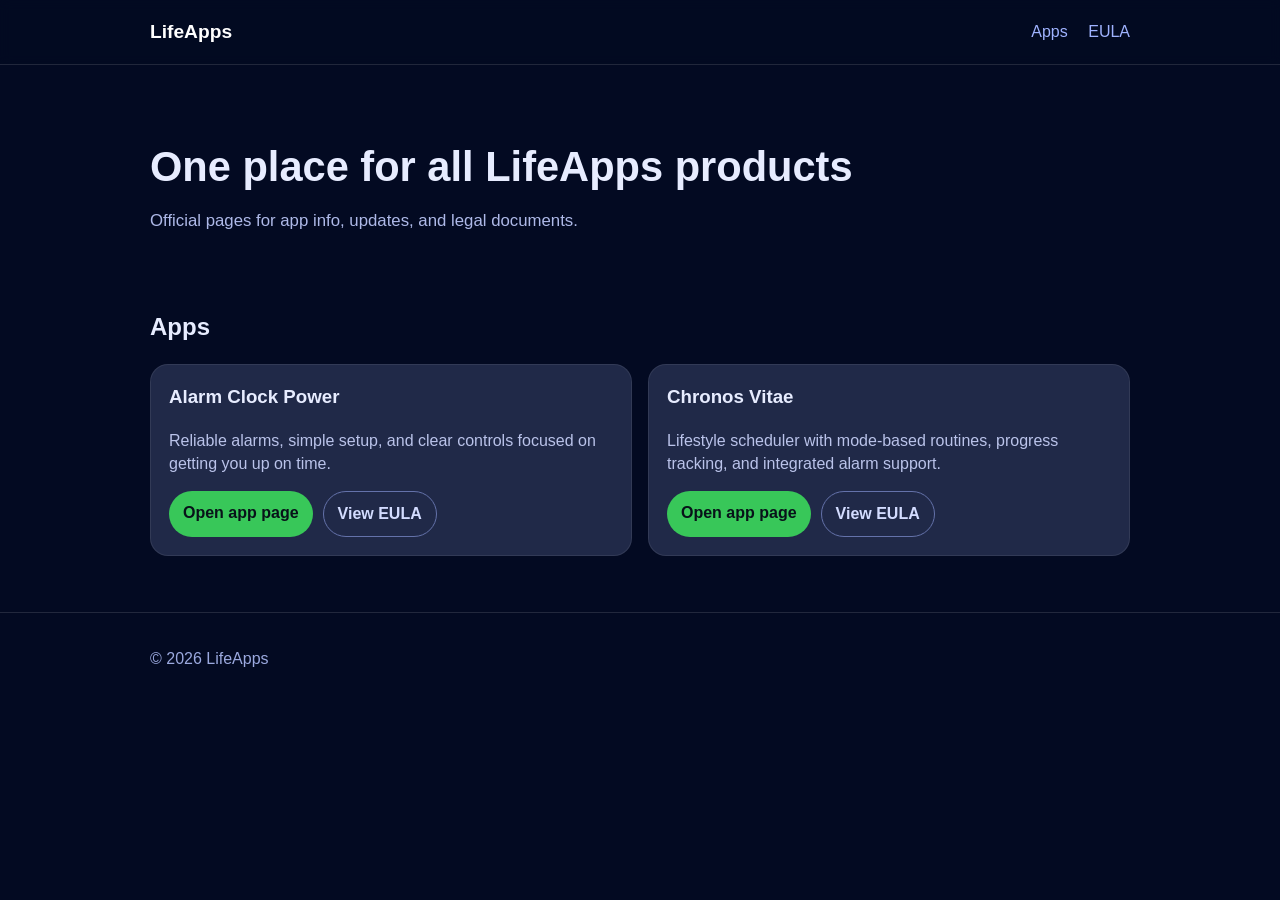
==== index.html @ 9ad75308 "email" ====
<!doctype html>
<html lang="en">
<head>
  <meta charset="utf-8" />
  <meta name="viewport" content="width=device-width, initial-scale=1" />
  <title>LifeApps</title>
  <meta name="description" content="LifeApps - simple useful mobile apps. Explore app pages, policies, and EULA details." />
  <link rel="stylesheet" href="./styles.css" />
</head>
<body>
  <header class="site-header">
    <div class="container header-inner">
      <a href="./index.html" class="brand">LifeApps</a>
      <nav class="nav">
        <a href="#apps">Apps</a>
        <a href="./apps/alarm-clock-power/eula/">EULA</a>
      </nav>
    </div>
  </header>

  <main>
    <section class="hero">
      <div class="container">
        <h1>One place for all LifeApps products</h1>
        <p>Official pages for app info, updates, and legal documents.</p>
      </div>
    </section>

    <section id="apps" class="section">
      <div class="container">
        <h2>Apps</h2>
        <div class="cards">
          <article class="card">
            <h3>Alarm Clock Power</h3>
            <p>Reliable alarms, simple setup, and clear controls focused on getting you up on time.</p>
            <div class="card-actions">
              <a class="btn" href="./apps/alarm-clock-power/">Open app page</a>
              <a class="btn btn-secondary" href="./apps/alarm-clock-power/eula/">View EULA</a>
            </div>
          </article>
          <article class="card">
            <h3>Chronos Vitae</h3>
            <p>Lifestyle scheduler with mode-based routines, progress tracking, and integrated alarm support.</p>
            <div class="card-actions">
              <a class="btn" href="./apps/chronos-vitae/">Open app page</a>
              <a class="btn btn-secondary" href="./apps/chronos-vitae/eula/">View EULA</a>
            </div>
          </article>
        </div>
      </div>
    </section>
  </main>

  <footer class="site-footer">
    <div class="container">
      <p>&copy; <span id="year"></span> LifeApps</p>
    </div>
  </footer>

  <script>
    document.getElementById("year").textContent = new Date().getFullYear();
  </script>
</body>
</html>
---- styles.css ----
* { box-sizing: border-box; }
html, body { margin: 0; padding: 0; }
body {
  font-family: Arial, sans-serif;
  color: #e7ecff;
  background: #030a22;
  line-height: 1.45;
}

.container {
  width: min(980px, 92%);
  margin: 0 auto;
}

.site-header {
  border-bottom: 1px solid rgba(255,255,255,0.12);
  position: sticky;
  top: 0;
  backdrop-filter: blur(6px);
  background: rgba(3,10,34,0.9);
}

.header-inner {
  display: flex;
  align-items: center;
  justify-content: space-between;
  min-height: 64px;
}

.brand {
  color: #fff;
  text-decoration: none;
  font-weight: 700;
  font-size: 1.2rem;
}

.nav a {
  color: #9fb3ff;
  text-decoration: none;
  margin-left: 1rem;
}

.nav a:hover { color: #fff; }

.hero {
  padding: 72px 0 32px;
}

.hero h1 {
  margin: 0 0 12px;
  font-size: clamp(1.8rem, 4vw, 2.6rem);
}

.hero p {
  margin: 0;
  color: #aeb9e8;
  font-size: 1.05rem;
}

.section {
  padding: 24px 0 56px;
}

.cards {
  display: grid;
  grid-template-columns: repeat(auto-fit, minmax(260px, 1fr));
  gap: 16px;
}

.card {
  background: #202948;
  border: 1px solid rgba(255,255,255,0.08);
  border-radius: 18px;
  padding: 18px;
}

.card h3 { margin-top: 0; }
.card p { color: #bac3ea; }

.card-actions {
  display: flex;
  gap: 10px;
  flex-wrap: wrap;
}

.btn {
  display: inline-block;
  text-decoration: none;
  background: #38c759;
  color: #081219;
  padding: 10px 14px;
  border-radius: 999px;
  font-weight: 700;
}

.btn-secondary {
  background: transparent;
  border: 1px solid #6472aa;
  color: #d3dcff;
}

.site-footer {
  border-top: 1px solid rgba(255,255,255,0.12);
  padding: 18px 0;
  color: #9ba9df;
}

.content-page {
  padding: 28px 0 56px;
}

.content-box {
  background: #111a36;
  border: 1px solid rgba(255,255,255,0.08);
  border-radius: 16px;
  padding: 20px;
}

.content-box p, .content-box li { color: #d2daf9; }
.muted { color: #9aa9dc; }
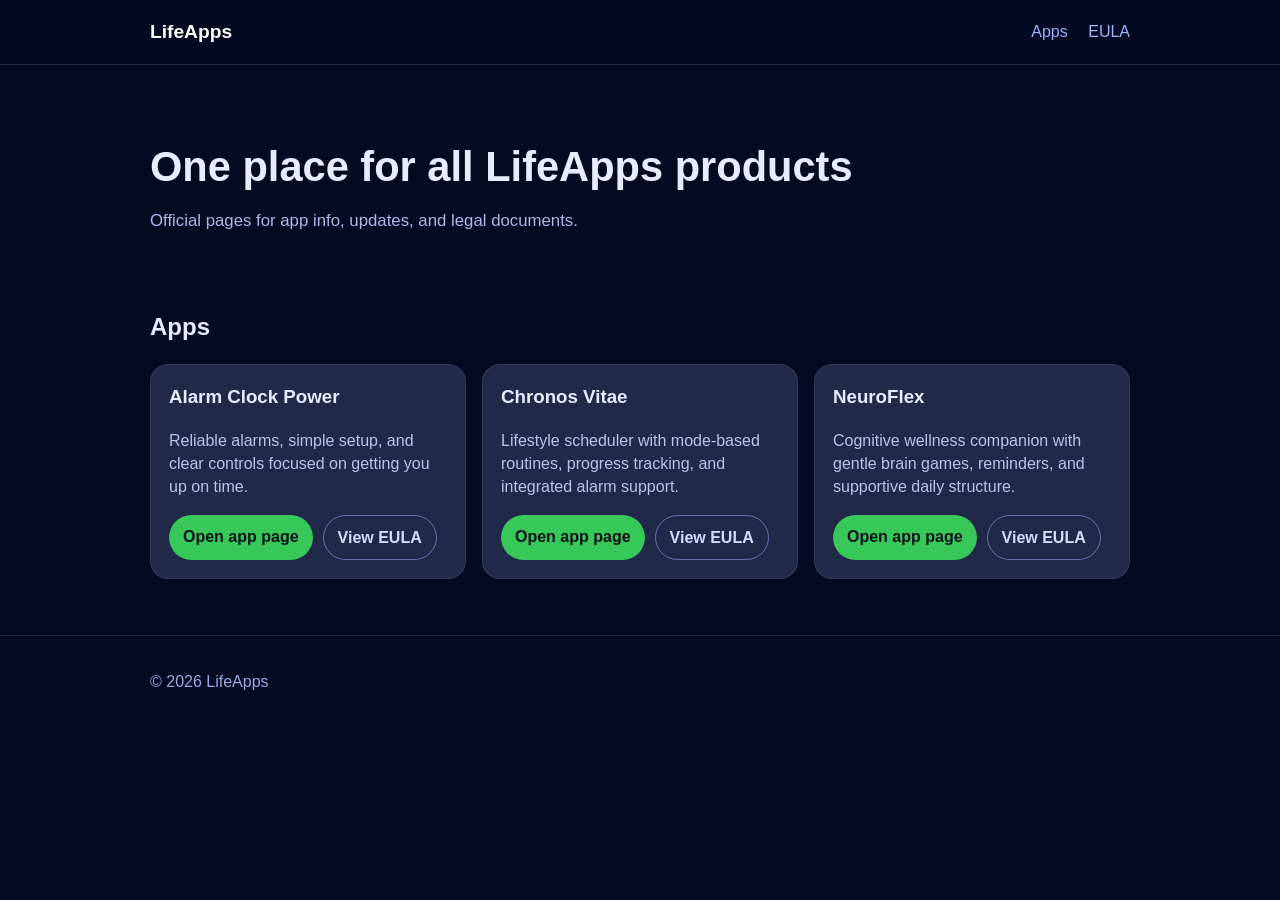
==== commit 9f398de4: "Add NeuroFlex public app page and homepage entry. Creates a new /apps/NeuroFlex page for the in-app " ====
--- a/index.html
+++ b/index.html
@@ -13,7 +13,7 @@
       <a href="./index.html" class="brand">LifeApps</a>
       <nav class="nav">
         <a href="#apps">Apps</a>
-        <a href="./apps/alarm-clock-power/eula/">EULA</a>
+        <a href="./apps/alarm-clock-power/eu/">EULA</a>
       </nav>
     </div>
   </header>
@@ -35,7 +35,7 @@
             <p>Reliable alarms, simple setup, and clear controls focused on getting you up on time.</p>
             <div class="card-actions">
               <a class="btn" href="./apps/alarm-clock-power/">Open app page</a>
-              <a class="btn btn-secondary" href="./apps/alarm-clock-power/eula/">View EULA</a>
+              <a class="btn btn-secondary" href="./apps/alarm-clock-power/eu/">View EULA</a>
             </div>
           </article>
           <article class="card">
@@ -44,6 +44,14 @@
             <div class="card-actions">
               <a class="btn" href="./apps/chronos-vitae/">Open app page</a>
               <a class="btn btn-secondary" href="./apps/chronos-vitae/eula/">View EULA</a>
+            </div>
+          </article>
+          <article class="card">
+            <h3>NeuroFlex</h3>
+            <p>Cognitive wellness companion with gentle brain games, reminders, and supportive daily structure.</p>
+            <div class="card-actions">
+              <a class="btn" href="./apps/NeuroFlex/">Open app page</a>
+              <a class="btn btn-secondary" href="./apps/NeuroFlex/">View EULA</a>
             </div>
           </article>
         </div>
--- a/styles.css
+++ b/styles.css
@@ -118,3 +118,20 @@
 
 .content-box p, .content-box li { color: #d2daf9; }
 .muted { color: #9aa9dc; }
+
+.contact-email {
+  font-size: 1.1rem;
+  font-weight: 700;
+}
+
+.contact-email-link {
+  color: #ffffff;
+  font-size: 1.1rem;
+  font-weight: 700;
+  text-decoration: none;
+}
+
+.contact-email-link:hover,
+.contact-email-link:focus {
+  text-decoration: underline;
+}
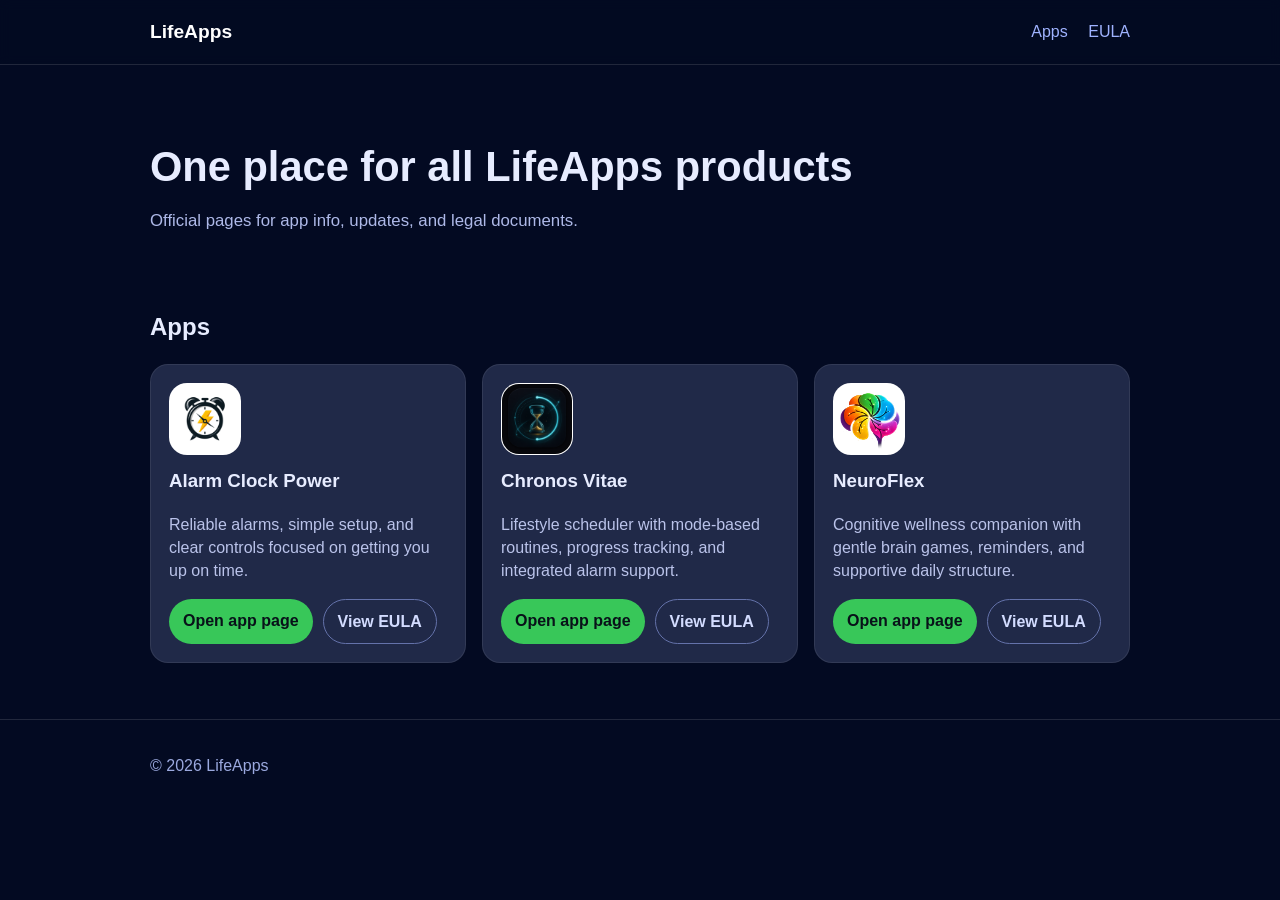
==== commit 969ab629: "Add app icons to LifeApps homepage cards. Show the current icon for Alarm Clock Power, Chronos Vitae" ====
--- a/index.html
+++ b/index.html
@@ -31,6 +31,7 @@
         <h2>Apps</h2>
         <div class="cards">
           <article class="card">
+            <img class="app-icon" src="./assets/icons/alarm-clock-power.png" alt="Alarm Clock Power icon" />
             <h3>Alarm Clock Power</h3>
             <p>Reliable alarms, simple setup, and clear controls focused on getting you up on time.</p>
             <div class="card-actions">
@@ -39,6 +40,7 @@
             </div>
           </article>
           <article class="card">
+            <img class="app-icon" src="./assets/icons/chronos-vitae.png" alt="Chronos Vitae icon" />
             <h3>Chronos Vitae</h3>
             <p>Lifestyle scheduler with mode-based routines, progress tracking, and integrated alarm support.</p>
             <div class="card-actions">
@@ -47,6 +49,7 @@
             </div>
           </article>
           <article class="card">
+            <img class="app-icon" src="./assets/icons/neuroflex.png" alt="NeuroFlex icon" />
             <h3>NeuroFlex</h3>
             <p>Cognitive wellness companion with gentle brain games, reminders, and supportive daily structure.</p>
             <div class="card-actions">
--- a/styles.css
+++ b/styles.css
@@ -74,6 +74,17 @@
   padding: 18px;
 }
 
+.app-icon {
+  width: 72px;
+  height: 72px;
+  object-fit: cover;
+  border-radius: 18px;
+  border: 1px solid rgba(255,255,255,0.18);
+  background: #ffffff;
+  display: block;
+  margin-bottom: 12px;
+}
+
 .card h3 { margin-top: 0; }
 .card p { color: #bac3ea; }
 
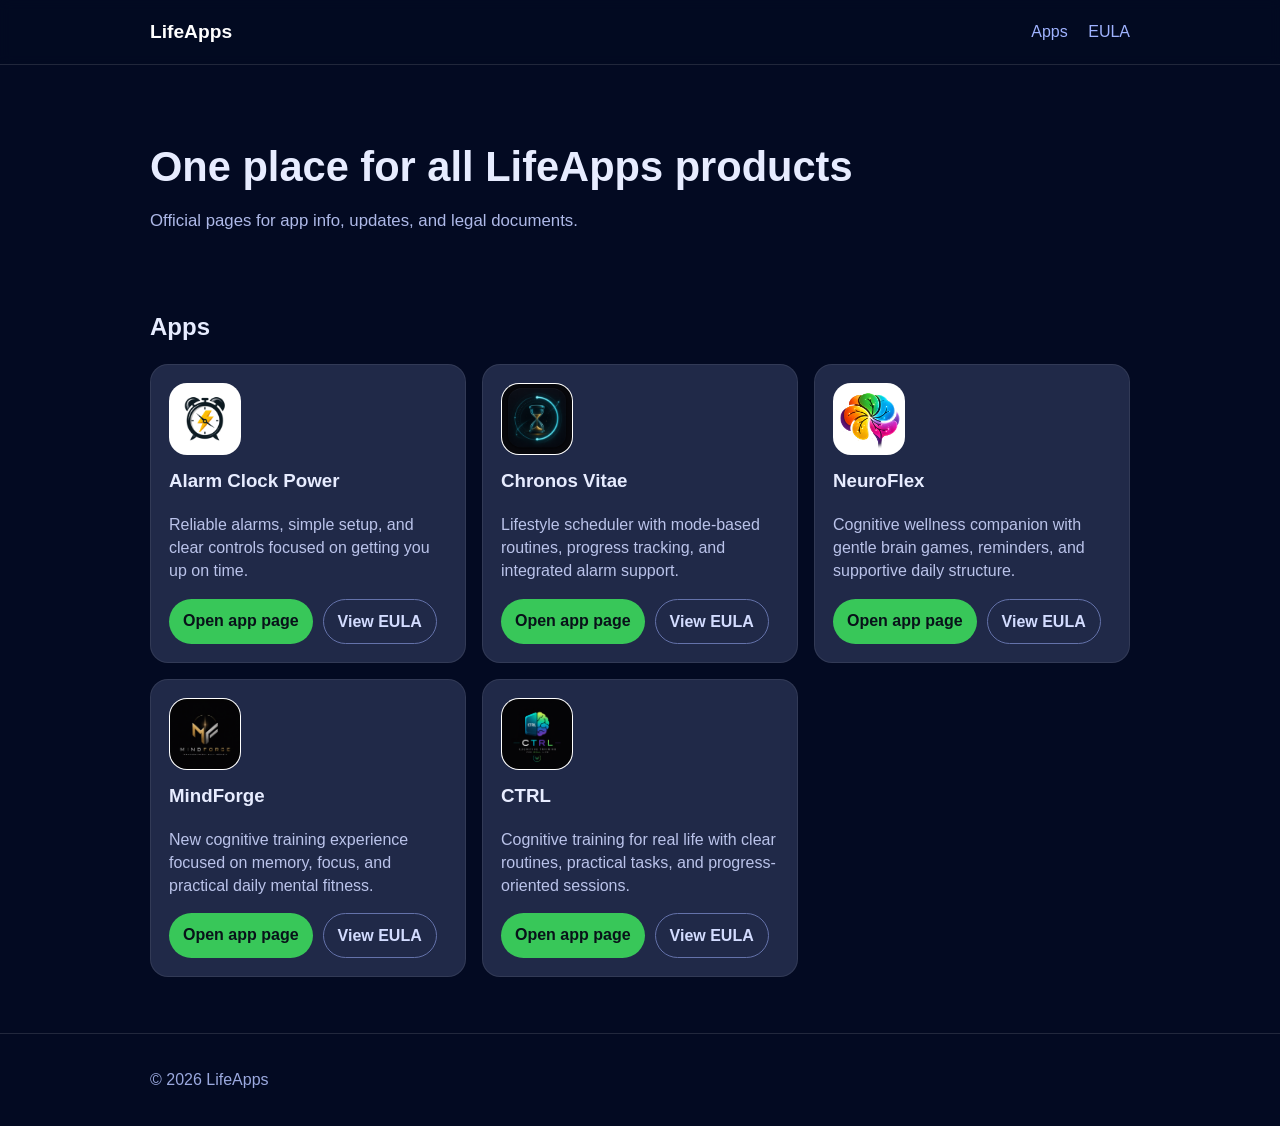
==== commit 331e9918: "Add MindForge and CTRL app pages. Publishes two new LifeApps entries with dedicated placeholder page" ====
--- a/index.html
+++ b/index.html
@@ -57,6 +57,24 @@
               <a class="btn btn-secondary" href="./apps/NeuroFlex/">View EULA</a>
             </div>
           </article>
+          <article class="card">
+            <img class="app-icon" src="./assets/icons/mindforge.png" alt="MindForge icon" />
+            <h3>MindForge</h3>
+            <p>New cognitive training experience focused on memory, focus, and practical daily mental fitness.</p>
+            <div class="card-actions">
+              <a class="btn" href="./apps/mindforge/">Open app page</a>
+              <a class="btn btn-secondary" href="./apps/mindforge/">View EULA</a>
+            </div>
+          </article>
+          <article class="card">
+            <img class="app-icon" src="./assets/icons/ctrl.png" alt="CTRL icon" />
+            <h3>CTRL</h3>
+            <p>Cognitive training for real life with clear routines, practical tasks, and progress-oriented sessions.</p>
+            <div class="card-actions">
+              <a class="btn" href="./apps/ctrl/">Open app page</a>
+              <a class="btn btn-secondary" href="./apps/ctrl/">View EULA</a>
+            </div>
+          </article>
         </div>
       </div>
     </section>
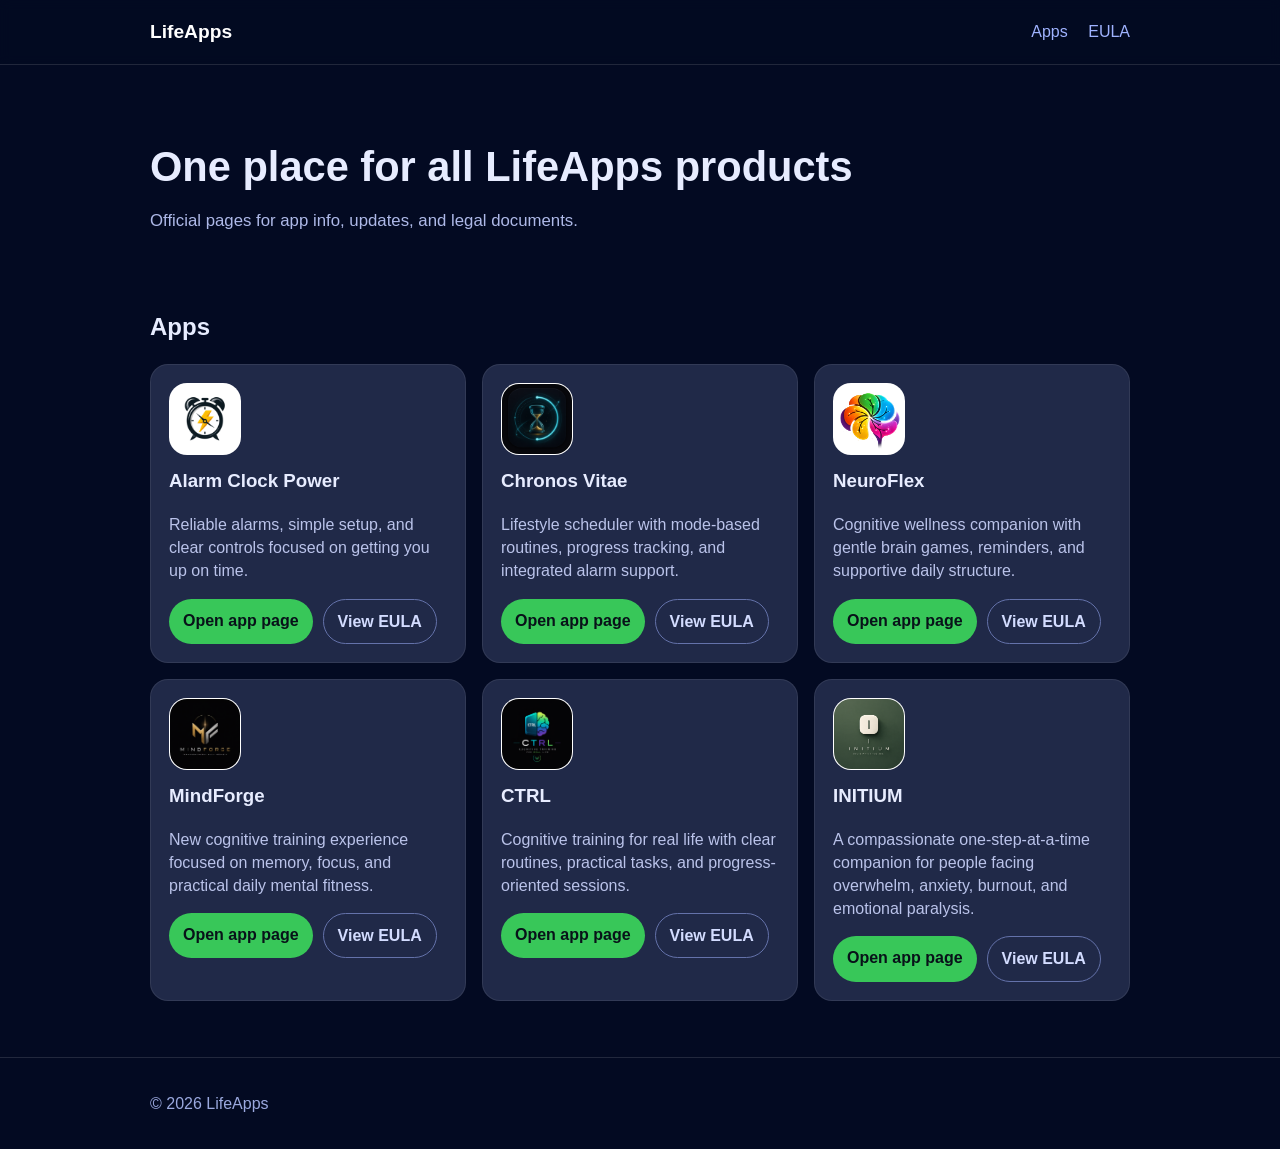
==== commit 707f06c6: "Add INITIUM website page and listing. Publishes INITIUM on the LifeApps homepage with its logo and a" ====
--- a/index.html
+++ b/index.html
@@ -75,6 +75,15 @@
               <a class="btn btn-secondary" href="./apps/ctrl/">View EULA</a>
             </div>
           </article>
+          <article class="card">
+            <img class="app-icon" src="./assets/icons/initium.png" alt="INITIUM icon" />
+            <h3>INITIUM</h3>
+            <p>A compassionate one-step-at-a-time companion for people facing overwhelm, anxiety, burnout, and emotional paralysis.</p>
+            <div class="card-actions">
+              <a class="btn" href="./apps/initium/">Open app page</a>
+              <a class="btn btn-secondary" href="./apps/initium/">View EULA</a>
+            </div>
+          </article>
         </div>
       </div>
     </section>
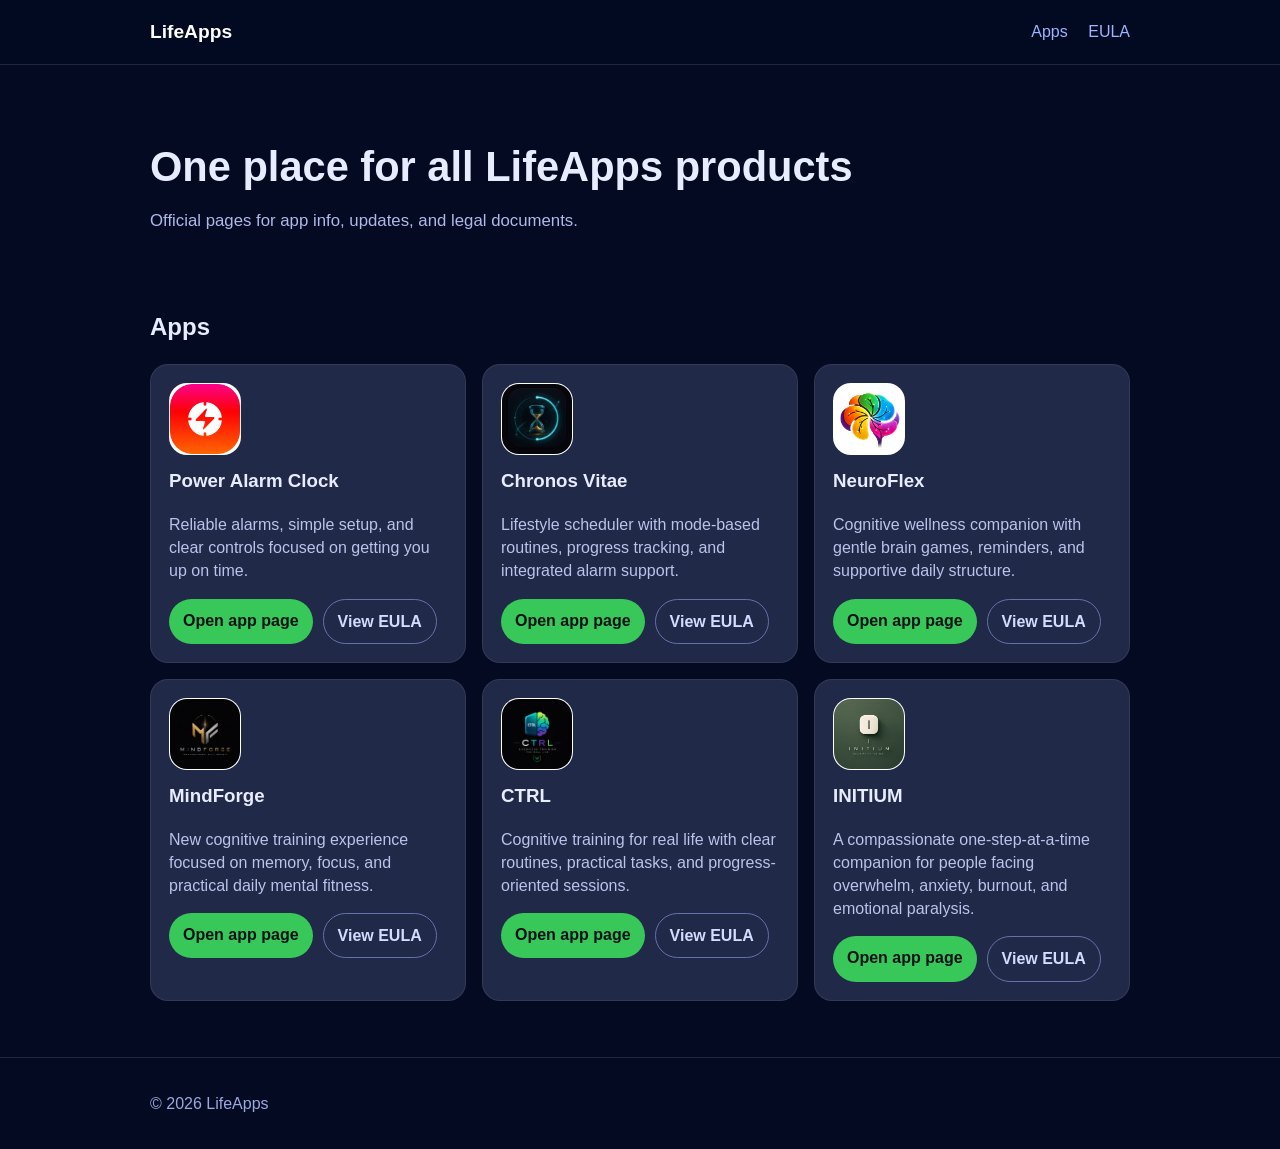
==== commit 37bff2a6: "Rename Alarm Clock Power to Power Alarm Clock. Updates the app name across homepage and app pages an" ====
--- a/index.html
+++ b/index.html
@@ -31,8 +31,8 @@
         <h2>Apps</h2>
         <div class="cards">
           <article class="card">
-            <img class="app-icon" src="./assets/icons/alarm-clock-power.png" alt="Alarm Clock Power icon" />
-            <h3>Alarm Clock Power</h3>
+            <img class="app-icon" src="./assets/icons/alarm-clock-power.png" alt="Power Alarm Clock icon" />
+            <h3>Power Alarm Clock</h3>
             <p>Reliable alarms, simple setup, and clear controls focused on getting you up on time.</p>
             <div class="card-actions">
               <a class="btn" href="./apps/alarm-clock-power/">Open app page</a>
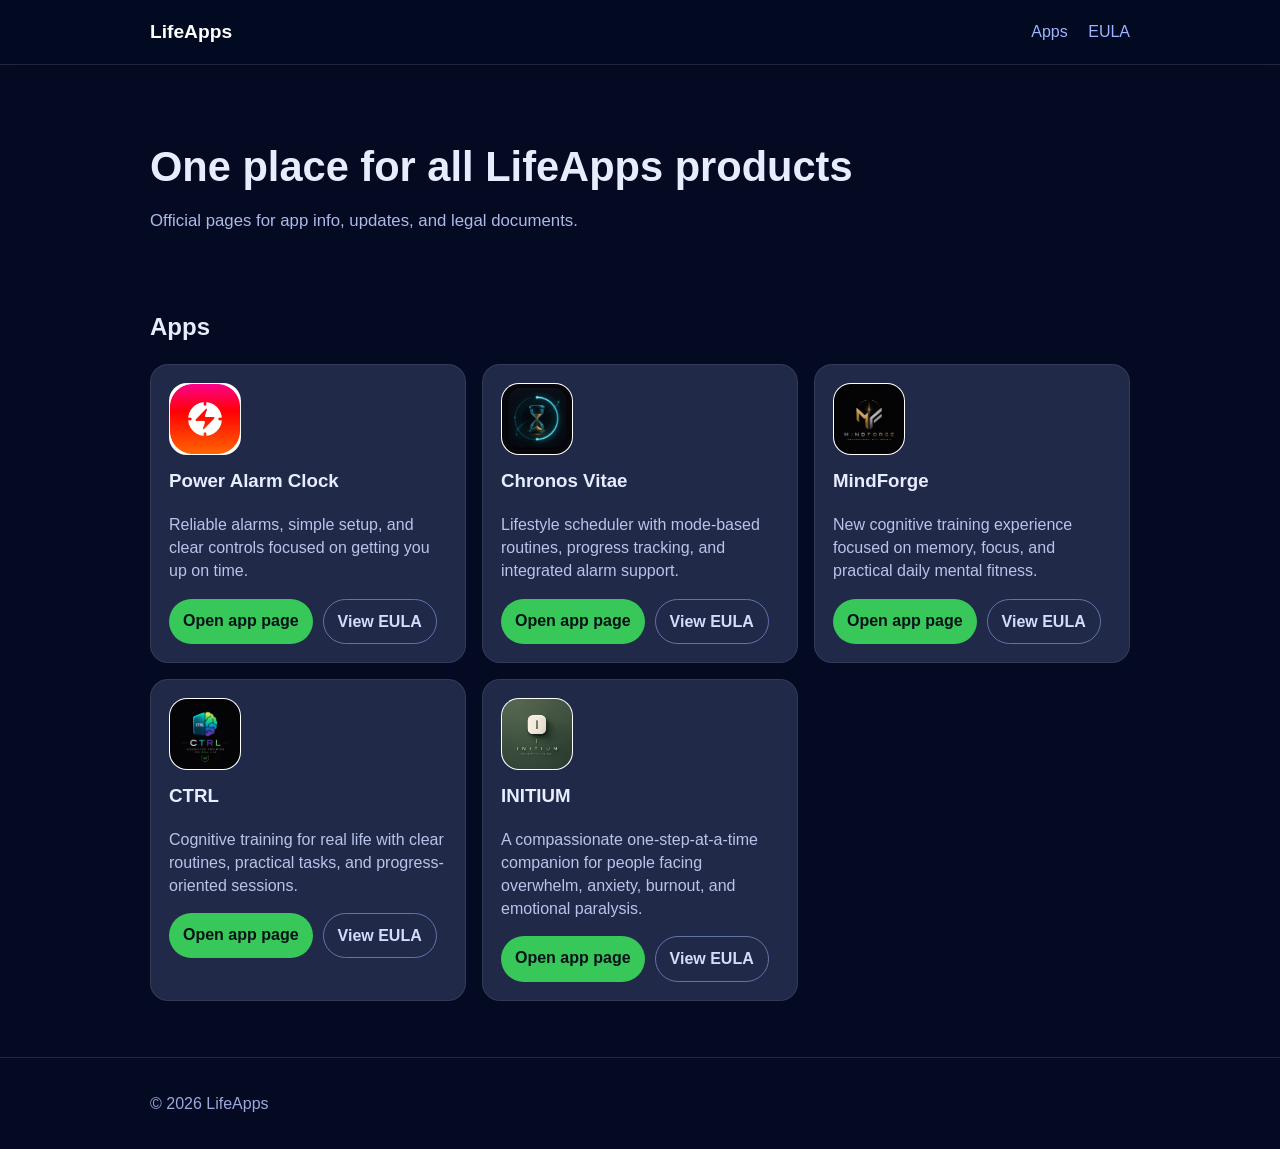
==== commit e76ca8bf: "Remove NeuroFlex from LifeApps listing. NeuroFlex now lives on its standalone domain, while old Life" ====
--- a/index.html
+++ b/index.html
@@ -49,15 +49,6 @@
             </div>
           </article>
           <article class="card">
-            <img class="app-icon" src="./assets/icons/neuroflex.png" alt="NeuroFlex icon" />
-            <h3>NeuroFlex</h3>
-            <p>Cognitive wellness companion with gentle brain games, reminders, and supportive daily structure.</p>
-            <div class="card-actions">
-              <a class="btn" href="./apps/NeuroFlex/">Open app page</a>
-              <a class="btn btn-secondary" href="./apps/NeuroFlex/">View EULA</a>
-            </div>
-          </article>
-          <article class="card">
             <img class="app-icon" src="./assets/icons/mindforge.png" alt="MindForge icon" />
             <h3>MindForge</h3>
             <p>New cognitive training experience focused on memory, focus, and practical daily mental fitness.</p>
--- a/styles.css
+++ b/styles.css
@@ -146,3 +146,631 @@
 .contact-email-link:focus {
   text-decoration: underline;
 }
+
+.doc-hero {
+  padding: 56px 0 28px;
+}
+
+.doc-kicker {
+  color: #38c759;
+  font-size: 0.82rem;
+  font-weight: 700;
+  letter-spacing: 0.08em;
+  margin: 0 0 10px;
+  text-transform: uppercase;
+}
+
+.doc-hero h1 {
+  font-size: clamp(2rem, 5vw, 3.3rem);
+  line-height: 1.05;
+  margin: 0 0 16px;
+  max-width: 820px;
+}
+
+.doc-lead {
+  color: #c7d0f7;
+  font-size: clamp(1.05rem, 2vw, 1.25rem);
+  max-width: 780px;
+}
+
+.doc-actions {
+  display: flex;
+  flex-wrap: wrap;
+  gap: 12px;
+  margin-top: 24px;
+}
+
+.doc-grid {
+  display: grid;
+  gap: 16px;
+  grid-template-columns: repeat(auto-fit, minmax(240px, 1fr));
+  margin: 24px 0;
+}
+
+.doc-card {
+  background: #111a36;
+  border: 1px solid rgba(255,255,255,0.09);
+  border-radius: 18px;
+  padding: 20px;
+}
+
+.doc-card h2,
+.doc-card h3 {
+  margin-top: 0;
+}
+
+.doc-card p,
+.doc-card li {
+  color: #d2daf9;
+}
+
+.doc-card-strong {
+  background: #202948;
+}
+
+.doc-strip {
+  display: grid;
+  gap: 12px;
+  grid-template-columns: repeat(auto-fit, minmax(150px, 1fr));
+  margin: 24px 0;
+}
+
+.doc-stat {
+  border-top: 1px solid rgba(255,255,255,0.14);
+  padding-top: 12px;
+}
+
+.doc-stat strong {
+  color: #ffffff;
+  display: block;
+  font-size: 1.35rem;
+}
+
+.doc-stat span {
+  color: #9aa9dc;
+  display: block;
+  font-size: 0.92rem;
+}
+
+.doc-section {
+  padding: 18px 0;
+}
+
+.doc-section h2 {
+  font-size: clamp(1.5rem, 3vw, 2rem);
+  margin-bottom: 12px;
+}
+
+.doc-callout {
+  background: #202948;
+  border-left: 4px solid #38c759;
+  border-radius: 14px;
+  color: #e7ecff;
+  margin: 22px 0;
+  padding: 18px;
+}
+
+.doc-callout p {
+  margin: 0;
+}
+
+.doc-pill-list {
+  display: flex;
+  flex-wrap: wrap;
+  gap: 8px;
+  list-style: none;
+  margin: 16px 0;
+  padding: 0;
+}
+
+.doc-pill-list li {
+  background: rgba(159,179,255,0.12);
+  border: 1px solid rgba(159,179,255,0.22);
+  border-radius: 999px;
+  color: #d8e0ff;
+  padding: 7px 10px;
+}
+
+.doc-timeline {
+  border-left: 1px solid rgba(255,255,255,0.16);
+  margin: 24px 0;
+  padding-left: 20px;
+}
+
+.doc-step {
+  margin-bottom: 22px;
+  position: relative;
+}
+
+.doc-step:before {
+  background: #38c759;
+  border-radius: 50%;
+  content: "";
+  height: 10px;
+  left: -26px;
+  position: absolute;
+  top: 7px;
+  width: 10px;
+}
+
+.doc-step h3 {
+  margin: 0 0 6px;
+}
+
+.code-sample {
+  background: #050b22;
+  border: 1px solid rgba(255,255,255,0.1);
+  border-radius: 14px;
+  color: #d8e0ff;
+  overflow-x: auto;
+  padding: 16px;
+}
+
+.mini-label {
+  color: #9fb3ff;
+  font-size: 0.78rem;
+  font-weight: 700;
+  letter-spacing: 0.06em;
+  text-transform: uppercase;
+}
+
+/* NeuroFlex premium research pages */
+.neuro-site {
+  background:
+    radial-gradient(circle at 82% 12%, rgba(251,191,36,0.11), transparent 28%),
+    radial-gradient(circle at 18% 28%, rgba(96,165,250,0.12), transparent 30%),
+    linear-gradient(180deg, #050816 0%, #07111F 35%, #081322 100%);
+  color: #CBD5E1;
+  font-family: Inter, Manrope, ui-sans-serif, system-ui, -apple-system, BlinkMacSystemFont, "Segoe UI", Arial, sans-serif;
+}
+
+.neuro-site .site-header {
+  background: rgba(5,8,22,0.82);
+  border-bottom: 1px solid rgba(255,255,255,0.06);
+  backdrop-filter: blur(14px);
+  z-index: 10;
+}
+
+.neuro-site .brand,
+.neuro-site h1,
+.neuro-site h2,
+.neuro-site h3 {
+  color: #FFFFFF;
+}
+
+.neuro-site .nav a {
+  color: #CBD5E1;
+}
+
+.neuro-site .nav a:hover {
+  color: #FBBF24;
+}
+
+.neuro-site .btn {
+  background: #FBBF24;
+  color: #0F172A;
+  box-shadow: 0 0 24px rgba(251,191,36,0.22);
+}
+
+.neuro-site .btn:hover {
+  background: #F59E0B;
+}
+
+.neuro-site .btn-secondary {
+  background: rgba(255,255,255,0.04);
+  border: 1px solid rgba(255,255,255,0.12);
+  color: #FFFFFF;
+  box-shadow: none;
+}
+
+.neuro-hero {
+  align-items: center;
+  display: grid;
+  gap: 48px;
+  grid-template-columns: minmax(0, 0.92fr) minmax(320px, 1.08fr);
+  min-height: calc(100vh - 64px);
+  padding: 92px 0;
+}
+
+.neuro-kicker {
+  color: #FBBF24;
+  font-size: 0.78rem;
+  font-weight: 800;
+  letter-spacing: 0.12em;
+  margin: 0 0 18px;
+  text-transform: uppercase;
+}
+
+.neuro-hero h1 {
+  font-size: clamp(3.3rem, 8vw, 6.8rem);
+  letter-spacing: -0.08em;
+  line-height: 0.9;
+  margin: 0 0 24px;
+  max-width: 760px;
+}
+
+.neuro-highlight {
+  color: #FBBF24;
+  display: block;
+}
+
+.neuro-lead {
+  color: #CBD5E1;
+  font-size: clamp(1.08rem, 2vw, 1.35rem);
+  line-height: 1.65;
+  margin: 0;
+  max-width: 680px;
+}
+
+.neuro-hero-actions {
+  display: flex;
+  flex-wrap: wrap;
+  gap: 14px;
+  margin-top: 34px;
+}
+
+.neuro-hero-note {
+  color: #94A3B8;
+  font-size: 0.92rem;
+  margin-top: 24px;
+  max-width: 620px;
+}
+
+.neuro-visual {
+  min-height: 520px;
+  position: relative;
+}
+
+.neural-orb {
+  align-items: center;
+  background: rgba(15,23,42,0.72);
+  border: 1px solid rgba(255,255,255,0.08);
+  border-radius: 36px;
+  display: flex;
+  inset: 20px;
+  justify-content: center;
+  overflow: hidden;
+  position: absolute;
+  backdrop-filter: blur(10px);
+  box-shadow: inset 0 0 80px rgba(96,165,250,0.08), 0 0 60px rgba(251,191,36,0.08);
+}
+
+.neural-orb svg {
+  height: min(520px, 86vw);
+  opacity: 0.94;
+  width: min(520px, 86vw);
+}
+
+.neural-card {
+  background: rgba(15,23,42,0.78);
+  border: 1px solid rgba(255,255,255,0.08);
+  border-radius: 18px;
+  padding: 16px 18px;
+  position: absolute;
+  backdrop-filter: blur(10px);
+  box-shadow: 0 20px 60px rgba(0,0,0,0.24);
+}
+
+.neural-card strong {
+  color: #FFFFFF;
+  display: block;
+  font-size: 1.05rem;
+}
+
+.neural-card span {
+  color: #94A3B8;
+  font-size: 0.86rem;
+}
+
+.neural-card-one {
+  left: 0;
+  top: 78px;
+}
+
+.neural-card-two {
+  bottom: 82px;
+  right: 0;
+}
+
+.neuro-section {
+  padding: 150px 0;
+}
+
+.neuro-section.alt {
+  background: rgba(255,255,255,0.02);
+}
+
+.neuro-section-header {
+  margin-bottom: 48px;
+  max-width: 780px;
+}
+
+.neuro-section-header h2 {
+  font-size: clamp(2.2rem, 5vw, 4rem);
+  letter-spacing: -0.055em;
+  line-height: 1;
+  margin: 0 0 18px;
+}
+
+.neuro-section-header p {
+  color: #CBD5E1;
+  font-size: 1.08rem;
+  line-height: 1.7;
+}
+
+.neuro-card-grid {
+  display: grid;
+  gap: 18px;
+  grid-template-columns: repeat(auto-fit, minmax(250px, 1fr));
+}
+
+.neuro-card {
+  background: rgba(15,23,42,0.75);
+  border: 1px solid rgba(255,255,255,0.06);
+  border-radius: 24px;
+  padding: 32px;
+  backdrop-filter: blur(10px);
+}
+
+.neuro-card p,
+.neuro-card li {
+  color: #CBD5E1;
+}
+
+.neuro-card h3 {
+  font-size: 1.25rem;
+  margin: 0 0 12px;
+}
+
+.outline-icon {
+  align-items: center;
+  border: 1px solid rgba(251,191,36,0.28);
+  border-radius: 18px;
+  color: #FBBF24;
+  display: flex;
+  height: 54px;
+  justify-content: center;
+  margin-bottom: 22px;
+  width: 54px;
+}
+
+.outline-icon svg {
+  height: 28px;
+  width: 28px;
+}
+
+.dataset-flow {
+  align-items: center;
+  display: grid;
+  gap: 18px;
+  grid-template-columns: repeat(5, minmax(120px, 1fr));
+}
+
+.flow-node {
+  align-items: center;
+  background: rgba(15,23,42,0.65);
+  border: 1px solid rgba(255,255,255,0.08);
+  border-radius: 999px;
+  color: #CBD5E1;
+  display: flex;
+  font-weight: 800;
+  height: 96px;
+  justify-content: center;
+  padding: 16px;
+  text-align: center;
+  position: relative;
+}
+
+.flow-node:not(:last-child):after {
+  background: linear-gradient(90deg, rgba(251,191,36,0.7), rgba(96,165,250,0.3));
+  content: "";
+  height: 1px;
+  position: absolute;
+  right: -18px;
+  top: 50%;
+  width: 18px;
+}
+
+.flow-node.active {
+  background: #FBBF24;
+  color: #0F172A;
+  box-shadow: 0 0 35px rgba(251,191,36,0.5);
+}
+
+.neuro-timeline {
+  display: grid;
+  gap: 18px;
+  grid-template-columns: repeat(4, minmax(180px, 1fr));
+  position: relative;
+}
+
+.phase-card {
+  background: rgba(15,23,42,0.72);
+  border: 1px solid rgba(255,255,255,0.08);
+  border-radius: 24px;
+  padding: 28px;
+  position: relative;
+  backdrop-filter: blur(10px);
+}
+
+.phase-dot {
+  background: transparent;
+  border: 2px solid #FBBF24;
+  border-radius: 50%;
+  display: block;
+  height: 18px;
+  margin-bottom: 18px;
+  width: 18px;
+}
+
+.phase-card.active .phase-dot {
+  background: #FBBF24;
+  box-shadow: 0 0 25px rgba(251,191,36,0.5);
+}
+
+.phase-card p {
+  color: #CBD5E1;
+}
+
+.privacy-panel {
+  align-items: center;
+  display: grid;
+  gap: 40px;
+  grid-template-columns: 260px 1fr;
+}
+
+.shield-mark {
+  align-items: center;
+  background: linear-gradient(180deg, #FBBF24, #F59E0B);
+  border-radius: 42px;
+  color: #0F172A;
+  display: flex;
+  height: 220px;
+  justify-content: center;
+  margin: 0 auto;
+  width: 220px;
+  box-shadow: 0 0 60px rgba(251,191,36,0.15);
+}
+
+.shield-mark svg {
+  height: 108px;
+  width: 108px;
+}
+
+.medical-disclaimer {
+  background: rgba(15,23,42,0.78);
+  border: 1px solid rgba(251,191,36,0.18);
+  border-radius: 24px;
+  padding: 32px;
+  backdrop-filter: blur(10px);
+}
+
+.medical-disclaimer p,
+.medical-disclaimer li {
+  color: #CBD5E1;
+}
+
+.neuro-cta {
+  background: #0F172A;
+  border-top: 1px solid rgba(255,255,255,0.08);
+  padding: 150px 0;
+  text-align: center;
+}
+
+.neuro-cta h2 {
+  font-size: clamp(2.8rem, 7vw, 5.4rem);
+  letter-spacing: -0.07em;
+  line-height: 0.98;
+  margin: 0 auto 24px;
+  max-width: 940px;
+}
+
+.neuro-cta h2 span {
+  color: #FBBF24;
+  display: block;
+}
+
+.neuro-cta p {
+  color: #CBD5E1;
+  font-size: 1.15rem;
+  margin: 0 auto;
+  max-width: 720px;
+}
+
+.neuro-site .doc-hero {
+  min-height: 72vh;
+  padding: 120px 0 80px;
+}
+
+.neuro-site .doc-kicker,
+.neuro-site .mini-label {
+  color: #FBBF24;
+}
+
+.neuro-site .doc-hero h1 {
+  font-size: clamp(3rem, 7vw, 6rem);
+  letter-spacing: -0.07em;
+  line-height: 0.96;
+  max-width: 1040px;
+}
+
+.neuro-site .doc-lead {
+  color: #CBD5E1;
+  max-width: 860px;
+}
+
+.neuro-site .section,
+.neuro-site .doc-section {
+  padding: 96px 0;
+}
+
+.neuro-site .doc-card,
+.neuro-site .content-box {
+  background: rgba(15,23,42,0.75);
+  border: 1px solid rgba(255,255,255,0.06);
+  border-radius: 24px;
+  padding: 32px;
+  backdrop-filter: blur(10px);
+}
+
+.neuro-site .doc-card-strong {
+  background: rgba(31,41,55,0.86);
+  box-shadow: 0 0 38px rgba(251,191,36,0.08);
+}
+
+.neuro-site .doc-callout {
+  background: rgba(15,23,42,0.86);
+  border-left-color: #FBBF24;
+  border-radius: 20px;
+  padding: 26px;
+}
+
+.neuro-site .doc-step:before {
+  background: #FBBF24;
+  box-shadow: 0 0 20px rgba(251,191,36,0.45);
+}
+
+.neuro-site .doc-pill-list li {
+  background: rgba(251,191,36,0.09);
+  border-color: rgba(251,191,36,0.22);
+  color: #FDE68A;
+}
+
+.neuro-site .doc-stat strong {
+  color: #FBBF24;
+}
+
+.neuro-site .code-sample {
+  background: rgba(2,6,23,0.84);
+  border-color: rgba(96,165,250,0.18);
+}
+
+@media (max-width: 860px) {
+  .neuro-hero,
+  .privacy-panel {
+    grid-template-columns: 1fr;
+  }
+
+  .neuro-visual {
+    min-height: 430px;
+  }
+
+  .dataset-flow,
+  .neuro-timeline {
+    grid-template-columns: 1fr;
+  }
+
+  .flow-node:not(:last-child):after {
+    bottom: -18px;
+    height: 18px;
+    left: 50%;
+    right: auto;
+    top: auto;
+    width: 1px;
+  }
+
+  .neuro-section,
+  .neuro-cta {
+    padding: 88px 0;
+  }
+}
